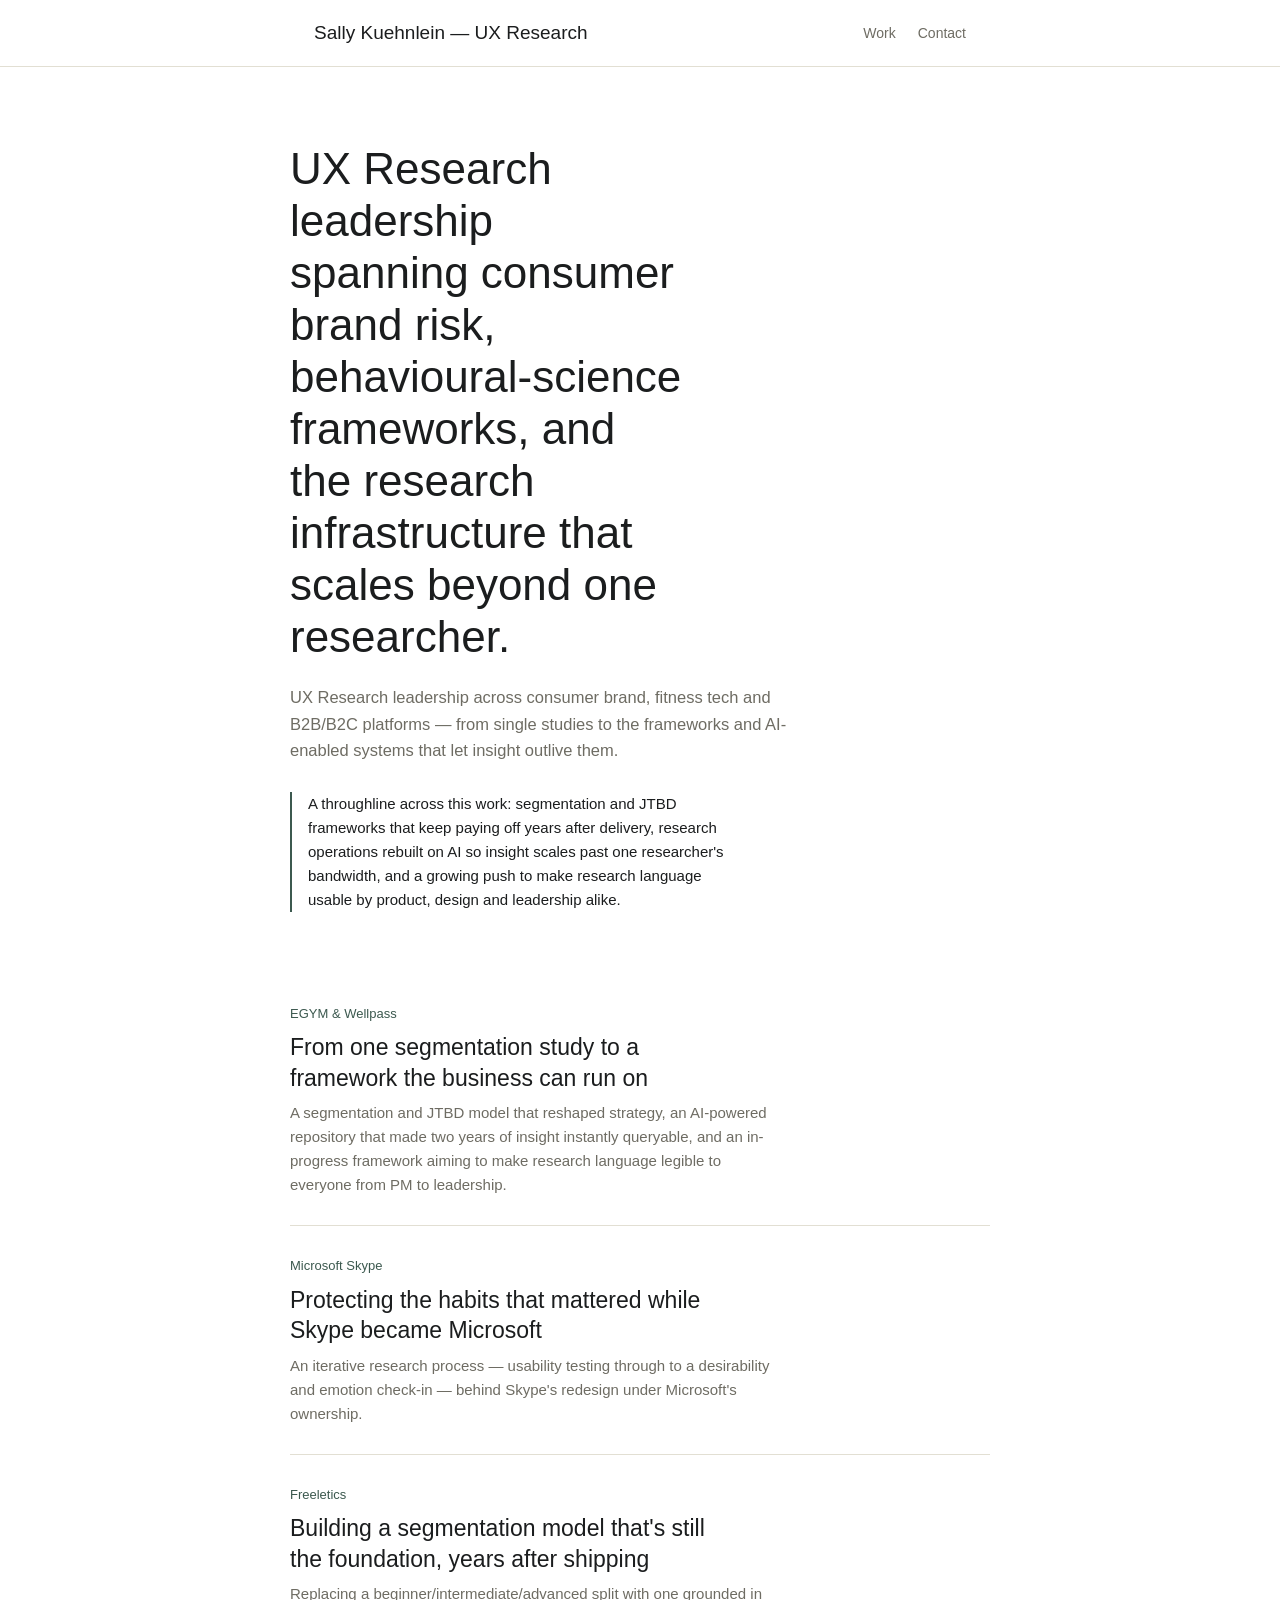
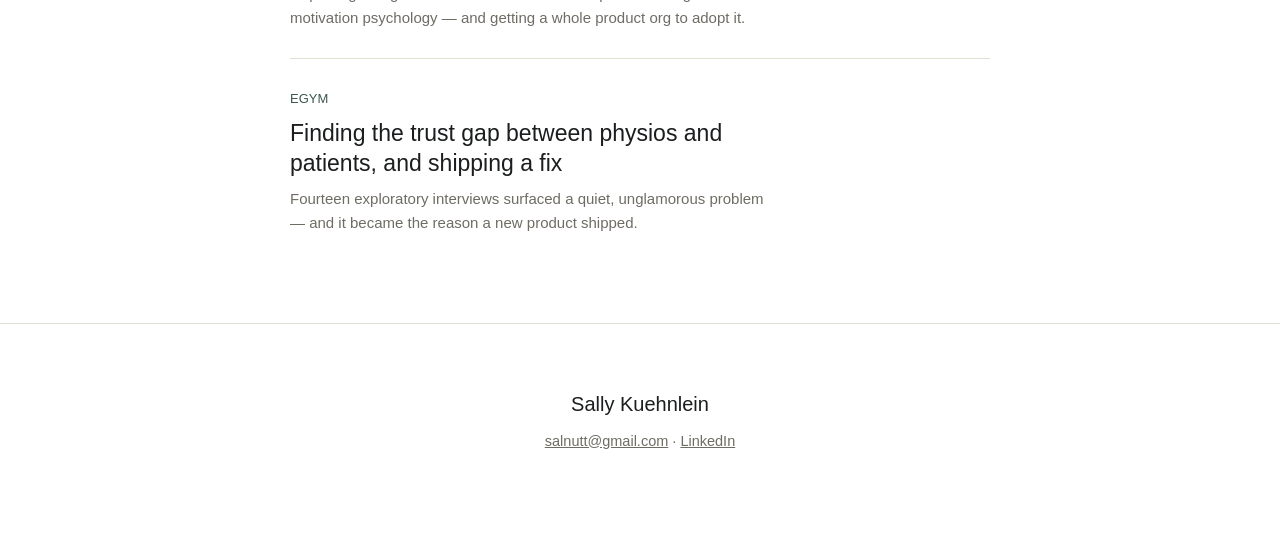
==== index.html @ cf5d13f1 "Rephrase Skype index hook to describe scope, not outcome Co-Authored-By: Claude Sonnet 5 <noreply@an" ====
<!DOCTYPE html>
<html lang="en">
<head>
<meta charset="UTF-8">
<meta name="viewport" content="width=device-width, initial-scale=1, viewport-fit=cover">
<title>Sally Kuehnlein — UX Research</title>
<link rel="stylesheet" href="style.css">
</head>
<body>

<header>
  <div class="wrap row">
    <a class="name" href="index.html">Sally Kuehnlein — UX Research</a>
    <nav>
      <a href="#work">Work</a>
      <a href="#contact">Contact</a>
    </nav>
  </div>
</header>

<div class="wrap hero">
  <h1>UX Research leadership spanning consumer brand risk, behavioural-science frameworks, and the research infrastructure that scales beyond one researcher.</h1>
  <p>UX Research leadership across consumer brand, fitness tech and B2B/B2C platforms — from single studies to the frameworks and AI-enabled systems that let insight outlive them.</p>
  <div class="thread">A throughline across this work: segmentation and JTBD frameworks that keep paying off years after delivery, research operations rebuilt on AI so insight scales past one researcher's bandwidth, and a growing push to make research language usable by product, design and leadership alike.</div>
</div>

<div class="wrap work-index" id="work">

  <a class="work-row" href="work/egym-wellpass.html">
    <div class="meta">
      <span class="tag">EGYM &amp; Wellpass</span>
      <span class="arrow">Read case study →</span>
    </div>
    <h2>From one segmentation study to a framework the business can run on</h2>
    <p>A segmentation and JTBD model that reshaped strategy, an AI-powered repository that made two years of insight instantly queryable, and an in-progress framework aiming to make research language legible to everyone from PM to leadership.</p>
  </a>

  <a class="work-row" href="work/skype.html">
    <div class="meta">
      <span class="tag">Microsoft Skype</span>
      <span class="arrow">Read case study →</span>
    </div>
    <h2>Protecting the habits that mattered while Skype became Microsoft</h2>
    <p>An iterative research process — usability testing through to a desirability and emotion check-in — behind Skype's redesign under Microsoft's ownership.</p>
  </a>

  <a class="work-row" href="work/freeletics.html">
    <div class="meta">
      <span class="tag">Freeletics</span>
      <span class="arrow">Read case study →</span>
    </div>
    <h2>Building a segmentation model that's still the foundation, years after shipping</h2>
    <p>Replacing a beginner/intermediate/advanced split with one grounded in motivation psychology — and getting a whole product org to adopt it.</p>
  </a>

  <a class="work-row" href="work/egym-physios.html">
    <div class="meta">
      <span class="tag">EGYM</span>
      <span class="arrow">Read case study →</span>
    </div>
    <h2>Finding the trust gap between physios and patients, and shipping a fix</h2>
    <p>Fourteen exploratory interviews surfaced a quiet, unglamorous problem — and it became the reason a new product shipped.</p>
  </a>

</div>

<footer id="contact">
  <div class="name2">Sally Kuehnlein</div>
  <p><a href="mailto:salnutt@gmail.com">salnutt@gmail.com</a> · <a href="https://www.linkedin.com/in/sallykuehnl/" target="_blank" rel="noopener">LinkedIn</a></p>
</footer>

</body>
</html>
---- style.css ----
:root{
  --bg:#FFFFFF; --ink:#1B1D1E; --muted:#6E6C63; --accent:#3C594F;
  --line:#E2DFD3; --card:#F2F0E8; --proof-bg:#E7F1EA; --proof-border:#2F4A40;
  --serif:"Helvetica Neue", Helvetica, Arial, sans-serif;
  --sans:"Helvetica Neue", Helvetica, Arial, sans-serif;
}
@media (prefers-color-scheme: dark){
  :root:not([data-theme="light"]){ --bg:#17181A; --ink:#EDEBE4; --muted:#9C998E; --accent:#7FA895; --line:#2C2E2C; --card:#1F2120; --proof-bg:#1C2620; --proof-border:#5C8B72; }
}
:root[data-theme="dark"]{ --bg:#17181A; --ink:#EDEBE4; --muted:#9C998E; --accent:#7FA895; --line:#2C2E2C; --card:#1F2120; --proof-bg:#1C2620; --proof-border:#5C8B72; }
*{margin:0;padding:0;box-sizing:border-box;}
html{scroll-behavior:smooth;}
body{background:var(--bg);color:var(--ink);font-family:var(--sans);font-weight:300;line-height:1.6;-webkit-font-smoothing:antialiased;}
a{color:inherit;}
.wrap{max-width:700px;margin:0 auto;padding:0 24px;}

header{position:sticky;top:0;padding:18px 0;background:var(--bg);border-bottom:1px solid var(--line);z-index:10;}
header .row{display:flex;justify-content:space-between;align-items:center;gap:16px;flex-wrap:wrap;}
header .name{font-family:var(--serif);font-size:19px;font-weight:500;text-decoration:none;}
nav{display:flex;gap:22px;font-size:14px;color:var(--muted);}
nav a{text-decoration:none;}
nav a:hover{color:var(--accent);}

.back-link{display:inline-flex;align-items:center;gap:6px;font-size:14px;color:var(--muted);text-decoration:none;margin-bottom:8px;}
.back-link:hover{color:var(--accent);}

.hero{padding:76px 0 54px;}
.hero h1{font-family:var(--serif);font-weight:500;font-size:clamp(30px,5vw,44px);line-height:1.18;max-width:16ch;}
.hero p{margin-top:22px;max-width:56ch;color:var(--muted);font-size:16.5px;}
.hero .thread{margin-top:28px;font-size:15px;color:var(--ink);border-left:2px solid var(--accent);padding-left:16px;max-width:52ch;}

/* Work index */
.work-index{padding:8px 0 60px;}
.work-row{display:block;padding:28px 0;border-top:1px solid var(--line);text-decoration:none;color:inherit;}
.work-row:first-child{border-top:none;}
.work-row .meta{display:flex;justify-content:space-between;align-items:baseline;gap:16px;margin-bottom:8px;}
.work-row .tag{font-size:13px;color:var(--accent);}
.work-row .arrow{font-size:14px;color:var(--muted);opacity:0;transform:translateX(-4px);transition:opacity .15s ease, transform .15s ease;}
.work-row:hover .arrow{opacity:1;transform:translateX(0);}
.work-row h2{font-family:var(--serif);font-weight:500;font-size:clamp(19px,2.6vw,23px);line-height:1.32;max-width:34ch;}
.work-row p{margin-top:8px;color:var(--muted);font-size:15px;max-width:58ch;}

/* Case study page */
.case-header{padding:44px 0 8px;}
.tag-solo{display:inline-block;font-size:13px;color:var(--accent);background:var(--card);padding:4px 11px;border-radius:3px;margin-bottom:16px;}
h1.title{font-family:var(--serif);font-weight:500;font-size:clamp(26px,4.2vw,36px);line-height:1.22;max-width:22ch;}
section.body{padding:20px 0 56px;}
h3.sub{font-family:var(--sans);font-weight:500;font-size:14.5px;margin:30px 0 8px;color:var(--ink);}
section.body p{max-width:66ch;color:var(--ink);font-size:16px;}
section.body p + p{margin-top:14px;}
.proof{margin-top:14px;padding:14px 16px;background:var(--proof-bg);border-left:3px solid var(--proof-border);border-radius:4px;font-size:15px;max-width:64ch;}
.proof b{color:var(--proof-border);}
.part{margin-top:36px;}
.part h4{font-family:var(--serif);font-weight:500;font-size:18px;margin-bottom:10px;}
.matrix{margin:24px 0 8px;max-width:66ch;}
.matrix svg{width:100%;height:auto;display:block;}
.matrix figcaption{margin-top:10px;font-size:13px;color:var(--muted);max-width:66ch;}

.case-image{margin:28px 0 8px;max-width:66ch;}
.case-image img{width:100%;height:auto;display:block;border-radius:4px;border:1px solid var(--line);}
.case-image figcaption{margin-top:10px;font-size:13px;color:var(--muted);max-width:66ch;}

.case-nav{display:flex;justify-content:space-between;padding:28px 0 60px;border-top:1px solid var(--line);margin-top:20px;font-size:14.5px;}
.case-nav a{text-decoration:none;color:var(--muted);}
.case-nav a:hover{color:var(--accent);}

footer{padding:64px 24px 80px;text-align:center;border-top:1px solid var(--line);}
footer p{color:var(--muted);font-size:14.5px;}
footer .name2{font-family:var(--serif);font-size:20px;margin-bottom:10px;}

@media (max-width:560px){ nav{gap:14px;font-size:13px;} .hero{padding:56px 0 40px;} }
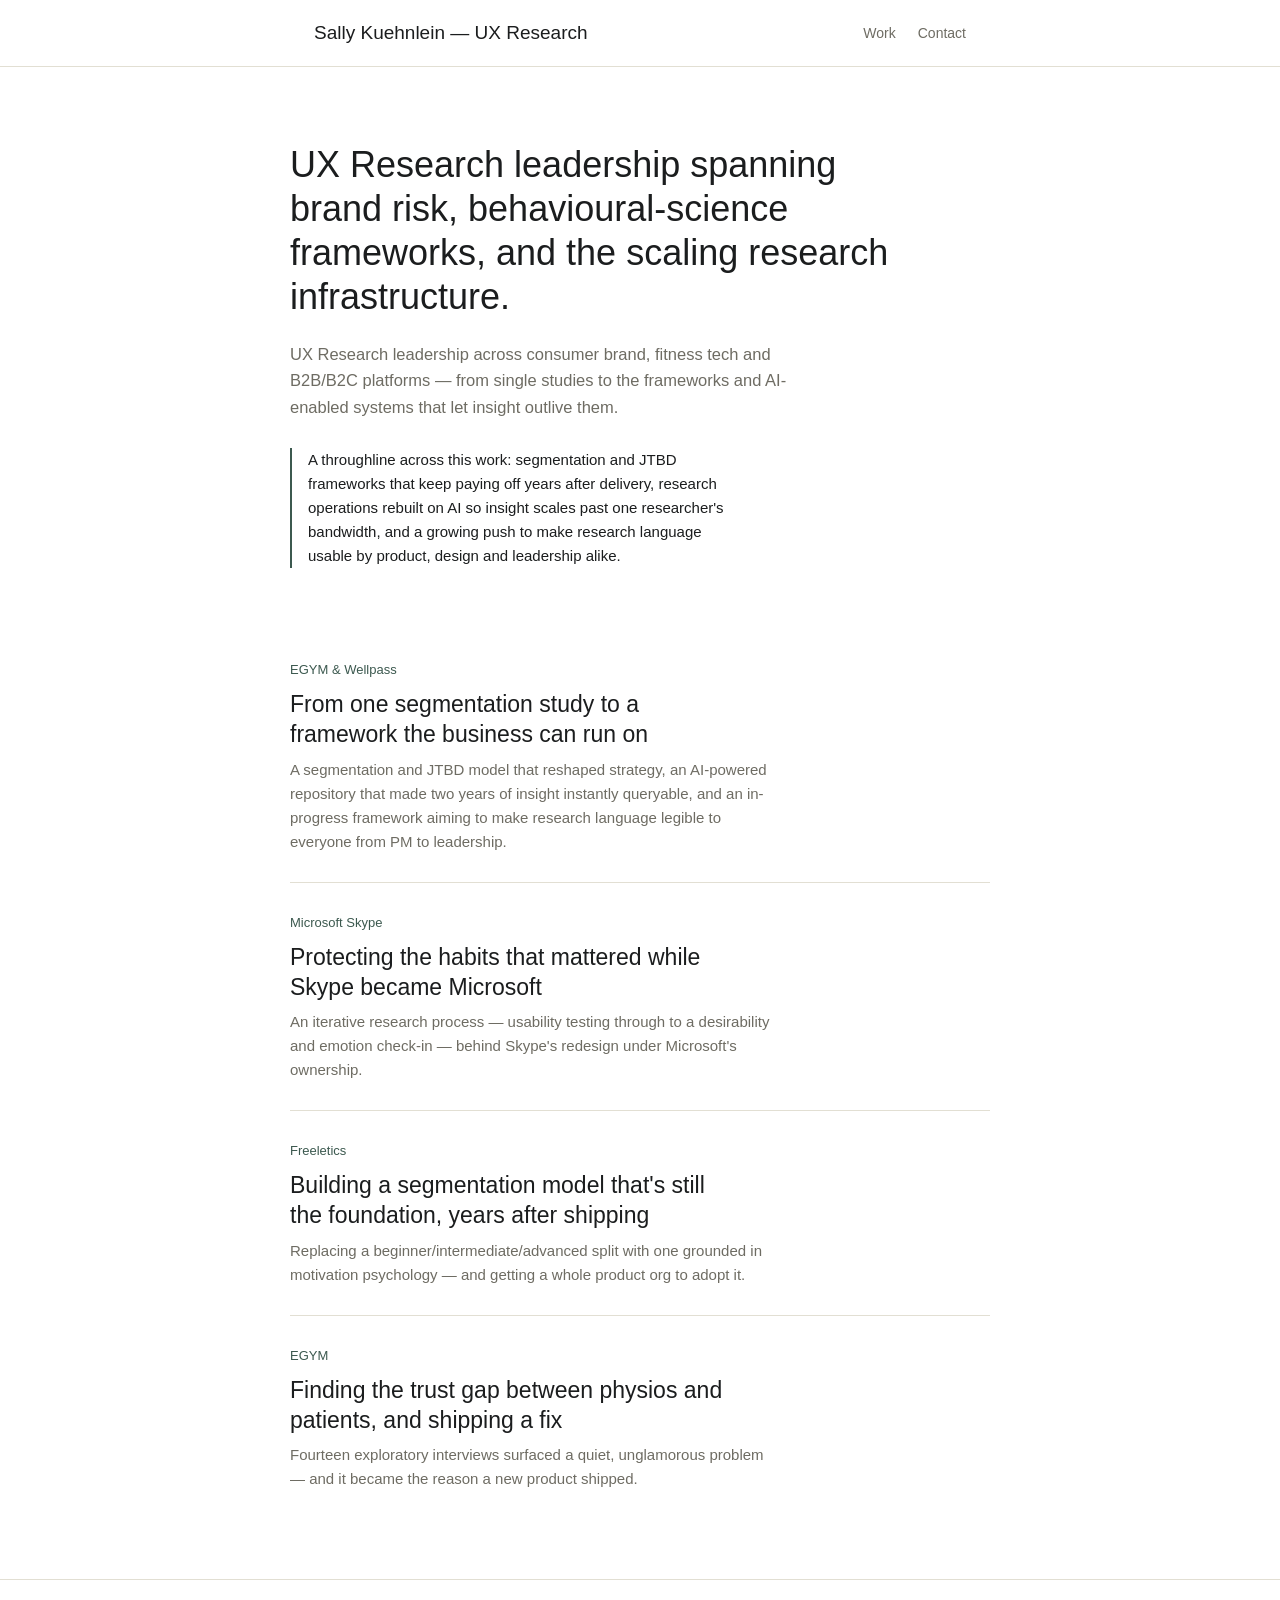
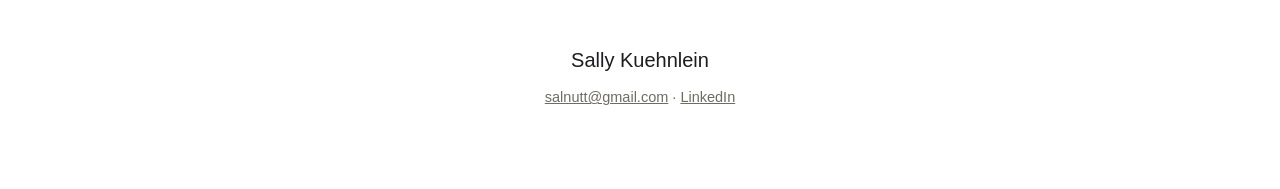
==== commit 1192cdff: "Shorten and resize hero headline Rewords the H1 to a tighter line and reduces its font-size clamp an" ====
--- a/index.html
+++ b/index.html
@@ -19,7 +19,7 @@
 </header>
 
 <div class="wrap hero">
-  <h1>UX Research leadership spanning consumer brand risk, behavioural-science frameworks, and the research infrastructure that scales beyond one researcher.</h1>
+  <h1>UX Research leadership spanning brand risk, behavioural-science frameworks, and the scaling research infrastructure.</h1>
   <p>UX Research leadership across consumer brand, fitness tech and B2B/B2C platforms — from single studies to the frameworks and AI-enabled systems that let insight outlive them.</p>
   <div class="thread">A throughline across this work: segmentation and JTBD frameworks that keep paying off years after delivery, research operations rebuilt on AI so insight scales past one researcher's bandwidth, and a growing push to make research language usable by product, design and leadership alike.</div>
 </div>
--- a/style.css
+++ b/style.css
@@ -25,7 +25,7 @@
 .back-link:hover{color:var(--accent);}
 
 .hero{padding:76px 0 54px;}
-.hero h1{font-family:var(--serif);font-weight:500;font-size:clamp(30px,5vw,44px);line-height:1.18;max-width:16ch;}
+.hero h1{font-family:var(--serif);font-weight:500;font-size:clamp(26px,4.2vw,36px);line-height:1.22;max-width:30ch;}
 .hero p{margin-top:22px;max-width:56ch;color:var(--muted);font-size:16.5px;}
 .hero .thread{margin-top:28px;font-size:15px;color:var(--ink);border-left:2px solid var(--accent);padding-left:16px;max-width:52ch;}
 
@@ -50,6 +50,9 @@
 section.body p + p{margin-top:14px;}
 .proof{margin-top:14px;padding:14px 16px;background:var(--proof-bg);border-left:3px solid var(--proof-border);border-radius:4px;font-size:15px;max-width:64ch;}
 .proof b{color:var(--proof-border);}
+.ambition{margin-top:14px;padding:14px 16px;background:var(--card);border-left:3px solid var(--line);border-radius:4px;font-size:15px;max-width:64ch;color:var(--ink);}
+.ambition b{color:var(--ink);}
+.tag-wip{display:inline-block;font-size:11px;letter-spacing:.02em;color:var(--muted);border:1px solid var(--line);padding:2px 9px;border-radius:999px;margin-left:8px;vertical-align:middle;font-weight:500;}
 .part{margin-top:36px;}
 .part h4{font-family:var(--serif);font-weight:500;font-size:18px;margin-bottom:10px;}
 .matrix{margin:24px 0 8px;max-width:66ch;}
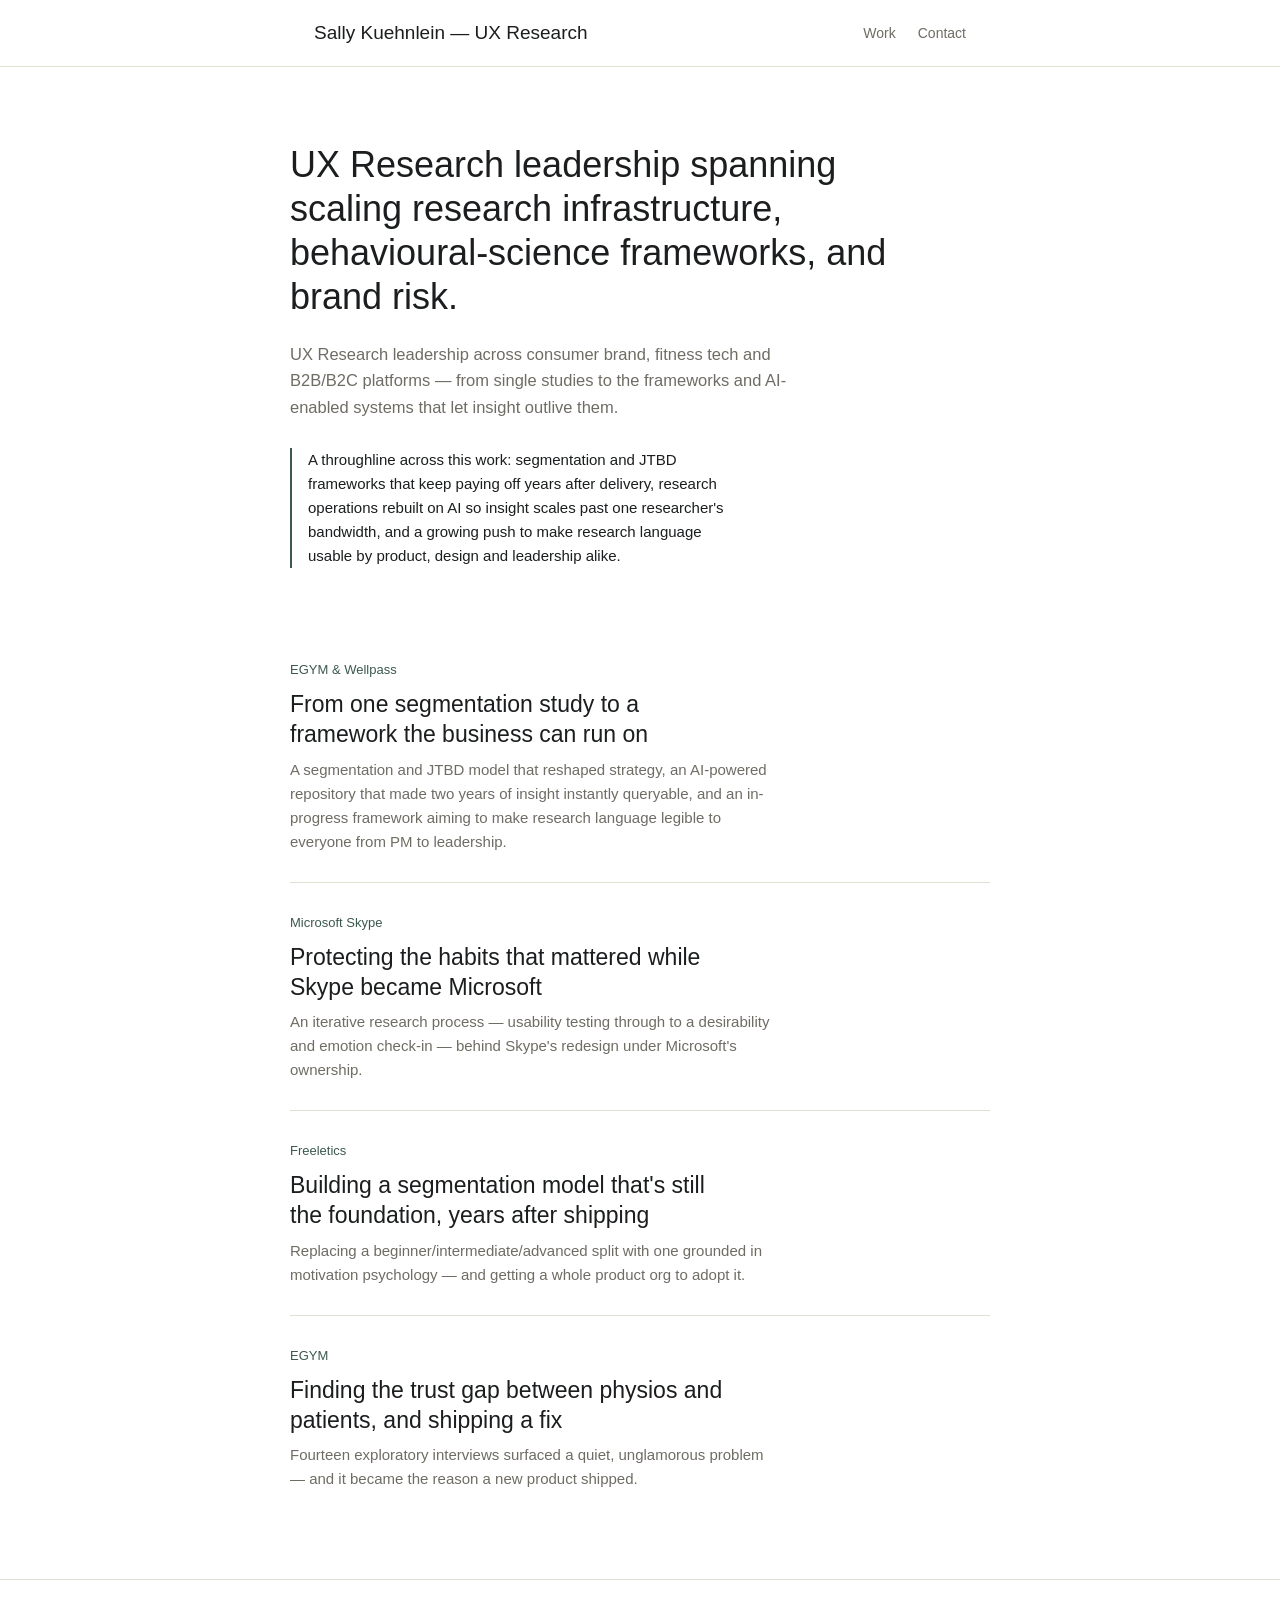
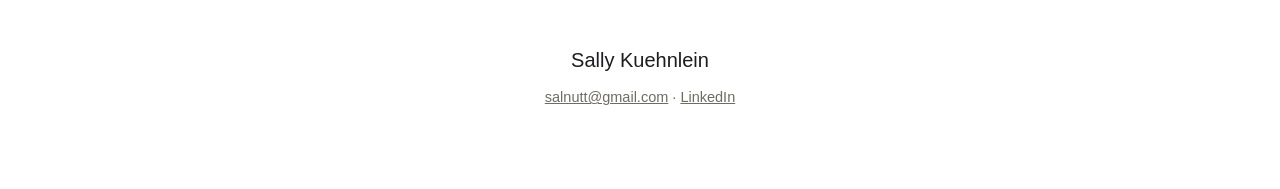
==== commit d07ebb98: "Reorder hero headline to lead with research infrastructure Matches the emphasis of the work index, w" ====
--- a/index.html
+++ b/index.html
@@ -19,7 +19,7 @@
 </header>
 
 <div class="wrap hero">
-  <h1>UX Research leadership spanning brand risk, behavioural-science frameworks, and the scaling research infrastructure.</h1>
+  <h1>UX Research leadership spanning scaling research infrastructure, behavioural-science frameworks, and brand risk.</h1>
   <p>UX Research leadership across consumer brand, fitness tech and B2B/B2C platforms — from single studies to the frameworks and AI-enabled systems that let insight outlive them.</p>
   <div class="thread">A throughline across this work: segmentation and JTBD frameworks that keep paying off years after delivery, research operations rebuilt on AI so insight scales past one researcher's bandwidth, and a growing push to make research language usable by product, design and leadership alike.</div>
 </div>
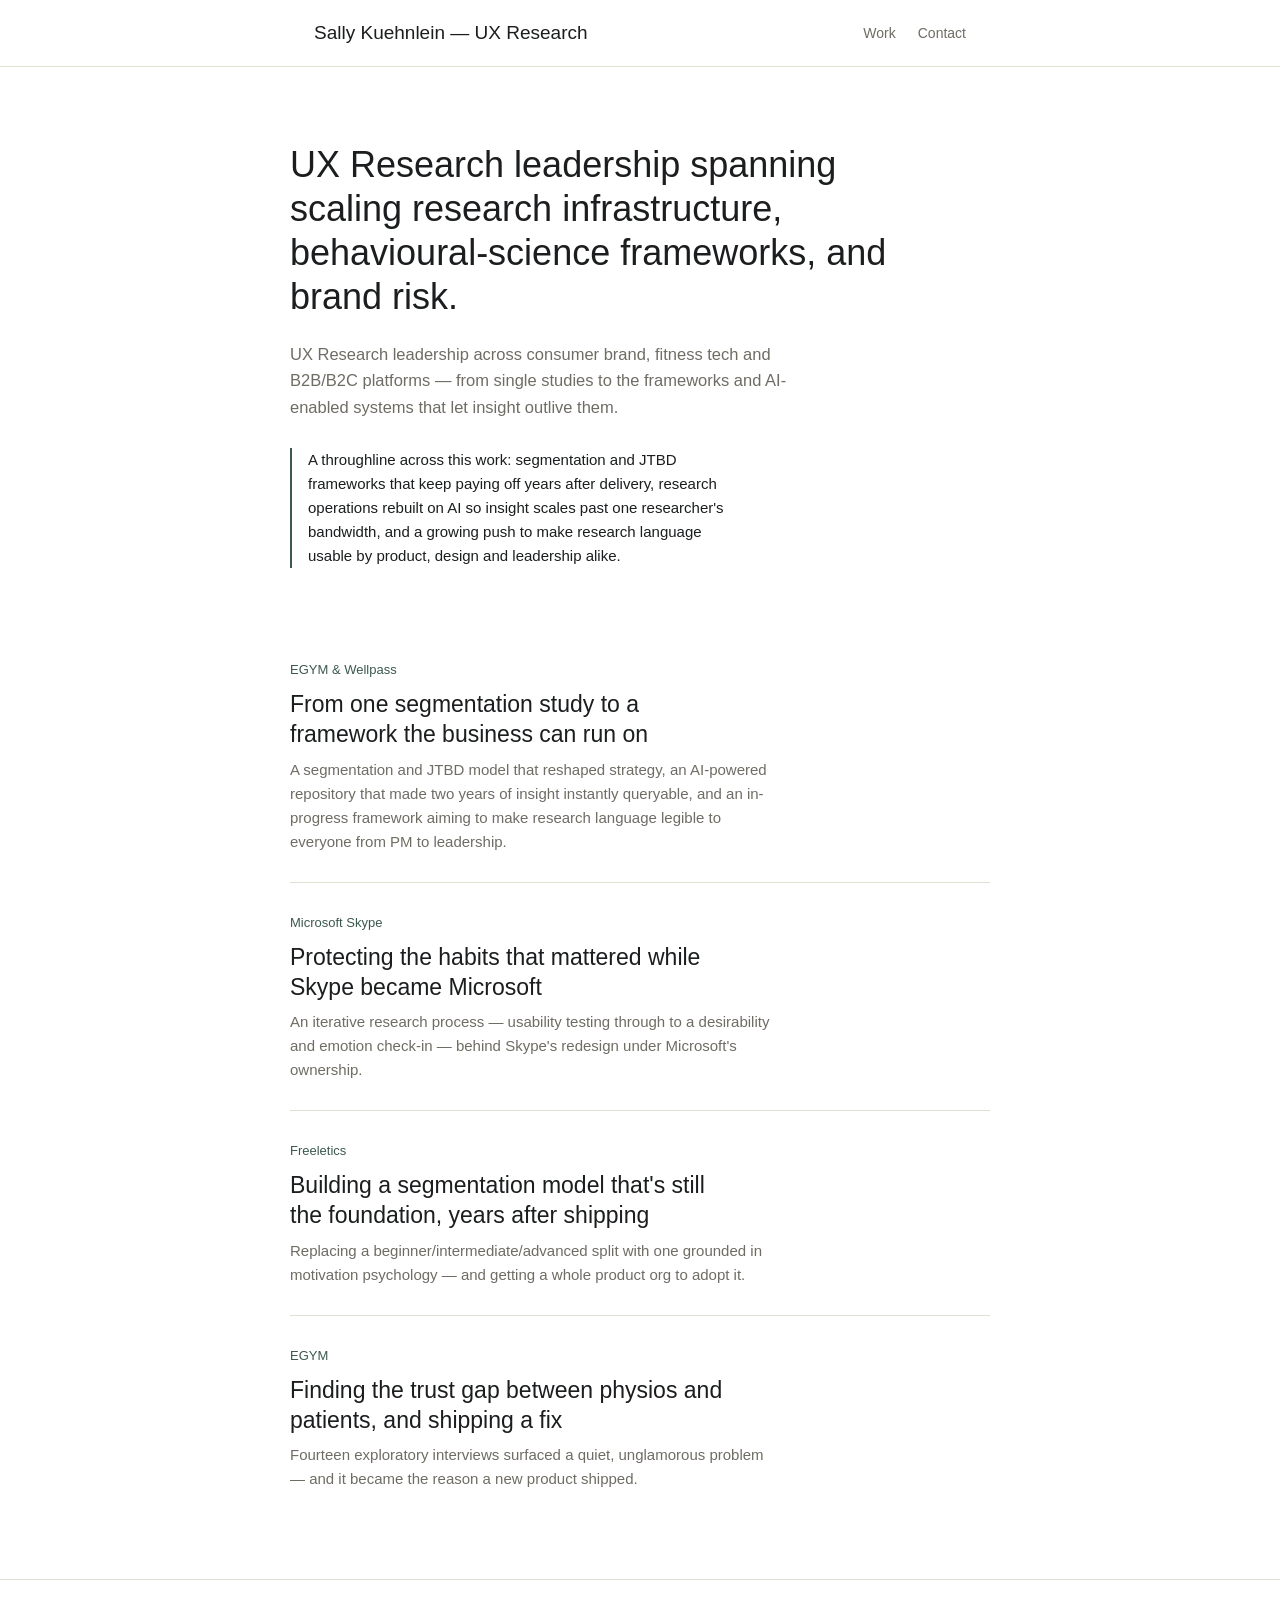
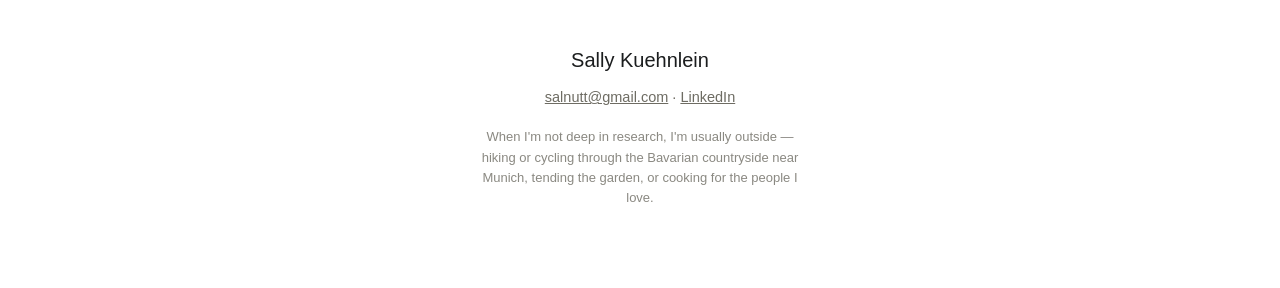
==== commit 3438013b: "Add a subtle personal note to the homepage footer A short, muted line below the contact info giving " ====
--- a/index.html
+++ b/index.html
@@ -67,6 +67,7 @@
 <footer id="contact">
   <div class="name2">Sally Kuehnlein</div>
   <p><a href="mailto:salnutt@gmail.com">salnutt@gmail.com</a> · <a href="https://www.linkedin.com/in/sallykuehnl/" target="_blank" rel="noopener">LinkedIn</a></p>
+  <p class="personal">When I'm not deep in research, I'm usually outside — hiking or cycling through the Bavarian countryside near Munich, tending the garden, or cooking for the people I love.</p>
 </footer>
 
 </body>
--- a/style.css
+++ b/style.css
@@ -70,5 +70,6 @@
 footer{padding:64px 24px 80px;text-align:center;border-top:1px solid var(--line);}
 footer p{color:var(--muted);font-size:14.5px;}
 footer .name2{font-family:var(--serif);font-size:20px;margin-bottom:10px;}
+footer .personal{max-width:46ch;margin:18px auto 0;font-size:13px;color:var(--muted);opacity:.8;line-height:1.55;}
 
 @media (max-width:560px){ nav{gap:14px;font-size:13px;} .hero{padding:56px 0 40px;} }
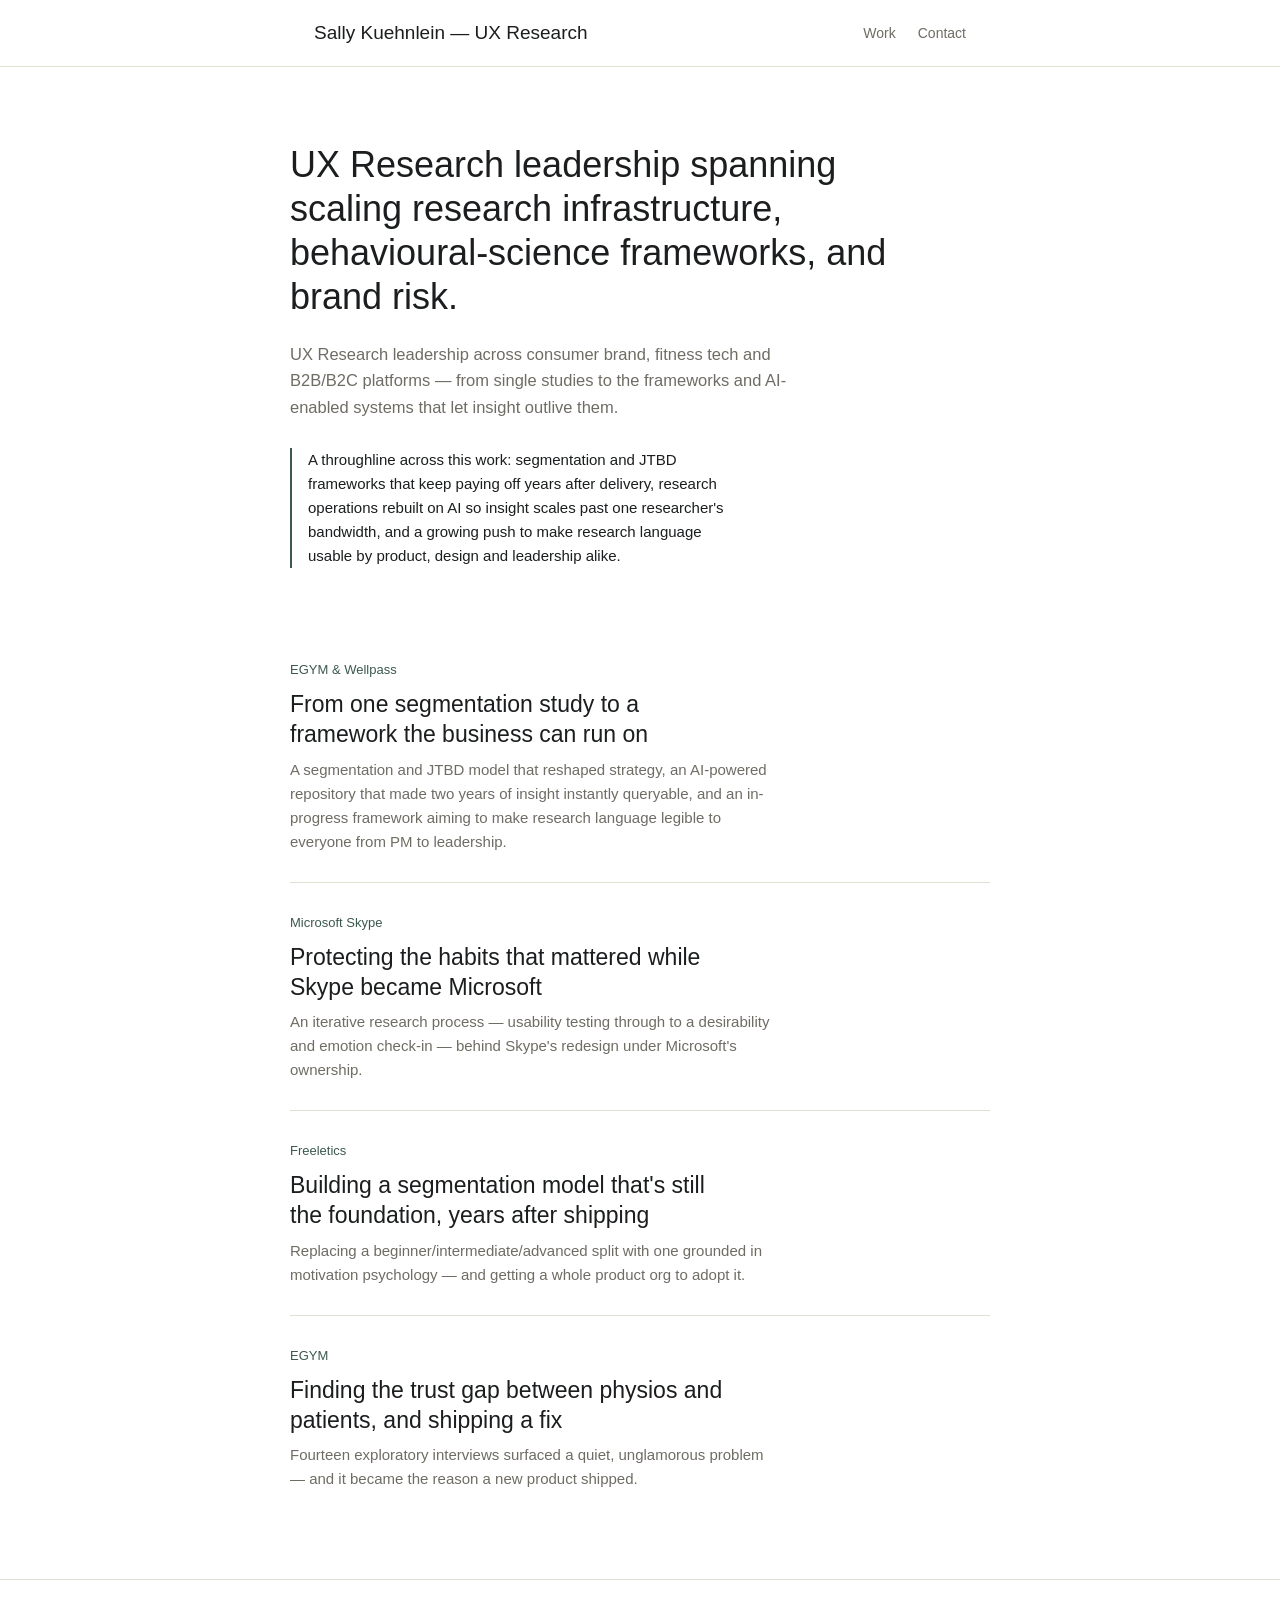
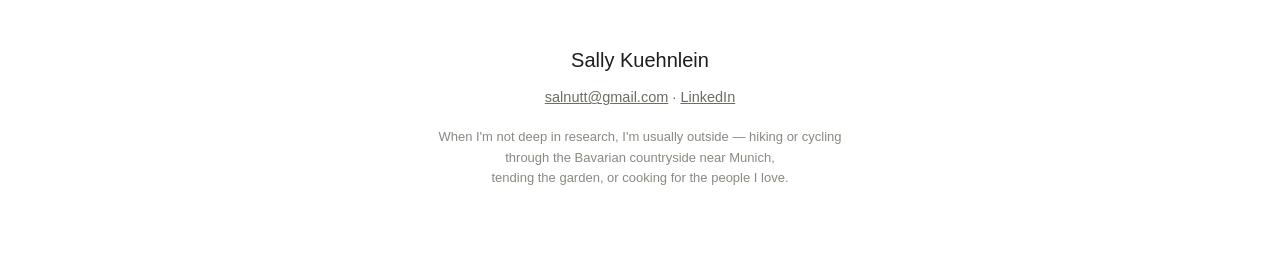
==== commit 2bb9a375: "Balance the footer personal note into two centred lines Forces a clean break between the outdoor-act" ====
--- a/index.html
+++ b/index.html
@@ -67,7 +67,7 @@
 <footer id="contact">
   <div class="name2">Sally Kuehnlein</div>
   <p><a href="mailto:salnutt@gmail.com">salnutt@gmail.com</a> · <a href="https://www.linkedin.com/in/sallykuehnl/" target="_blank" rel="noopener">LinkedIn</a></p>
-  <p class="personal">When I'm not deep in research, I'm usually outside — hiking or cycling through the Bavarian countryside near Munich, tending the garden, or cooking for the people I love.</p>
+  <p class="personal">When I'm not deep in research, I'm usually outside — hiking or cycling through the Bavarian countryside near Munich,<br>tending the garden, or cooking for the people I love.</p>
 </footer>
 
 </body>
--- a/style.css
+++ b/style.css
@@ -70,6 +70,6 @@
 footer{padding:64px 24px 80px;text-align:center;border-top:1px solid var(--line);}
 footer p{color:var(--muted);font-size:14.5px;}
 footer .name2{font-family:var(--serif);font-size:20px;margin-bottom:10px;}
-footer .personal{max-width:46ch;margin:18px auto 0;font-size:13px;color:var(--muted);opacity:.8;line-height:1.55;}
+footer .personal{max-width:58ch;margin:18px auto 0;font-size:13px;color:var(--muted);opacity:.8;line-height:1.55;}
 
 @media (max-width:560px){ nav{gap:14px;font-size:13px;} .hero{padding:56px 0 40px;} }
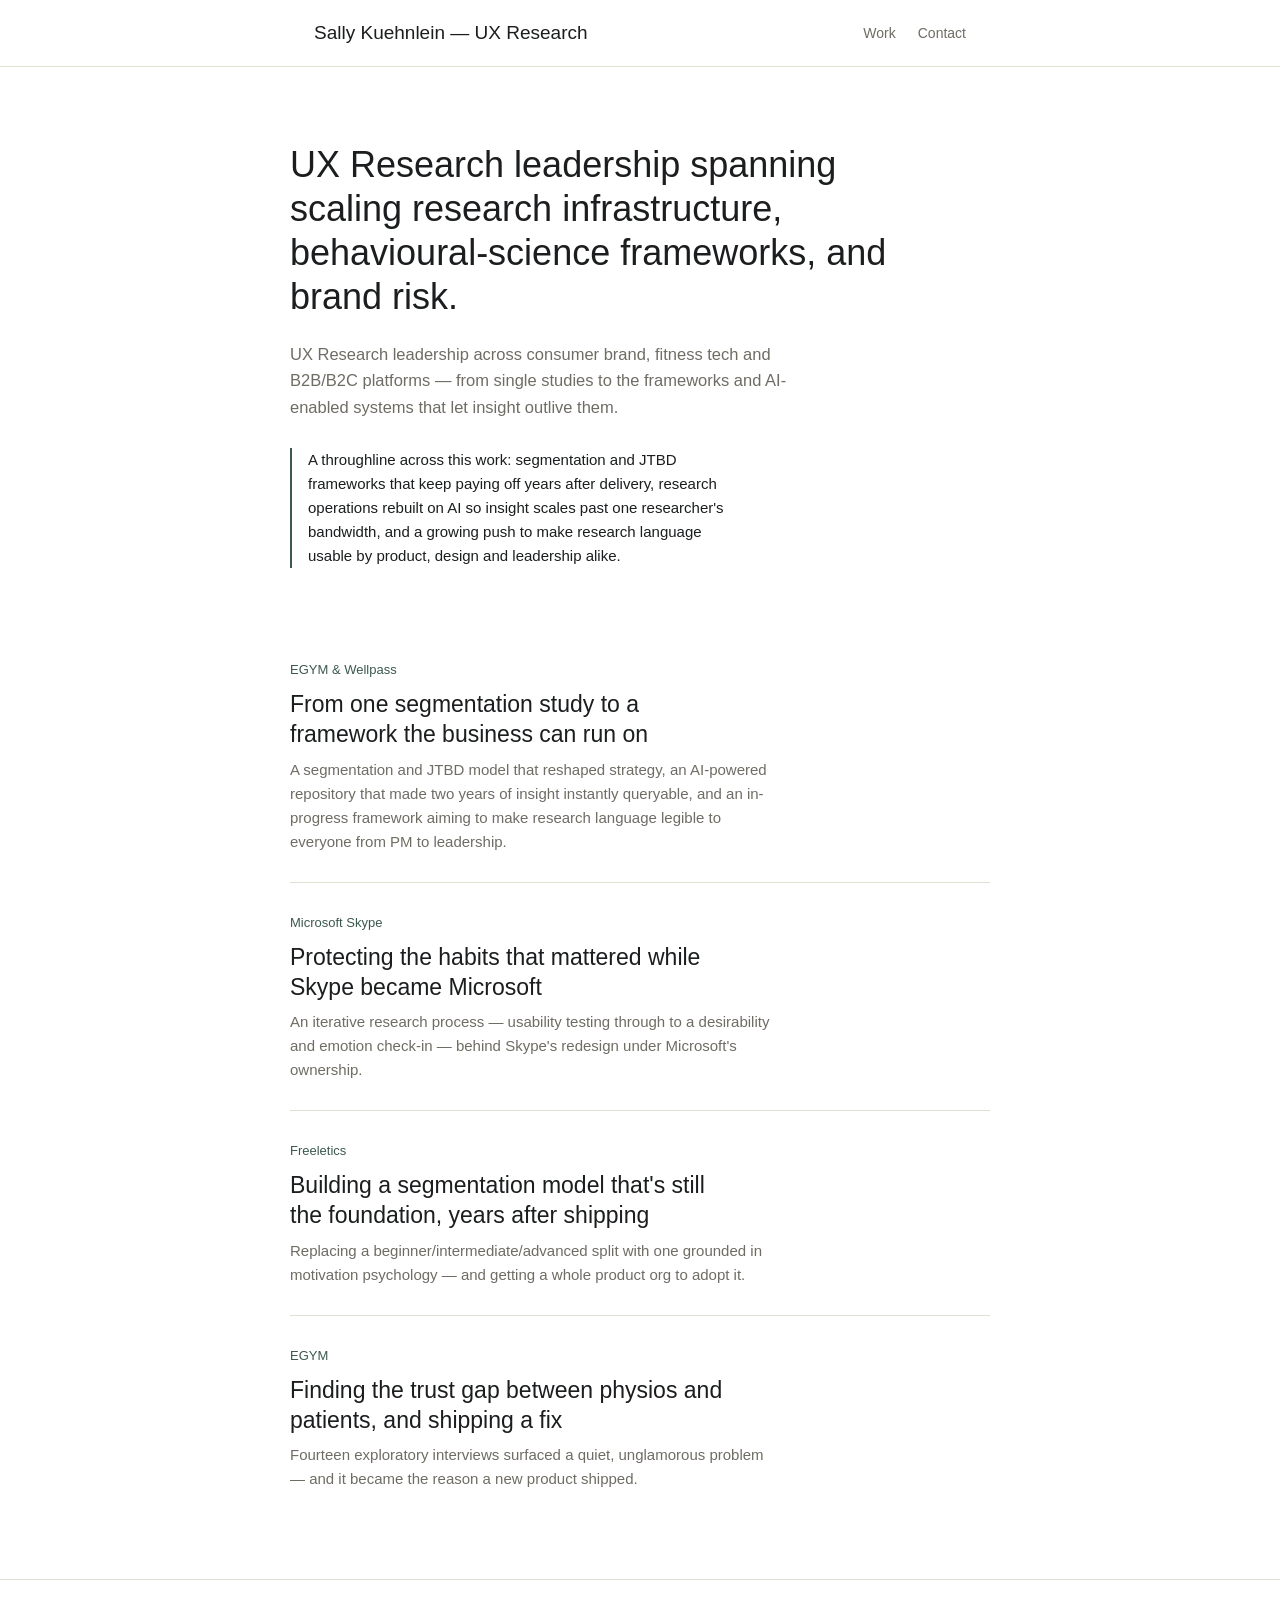
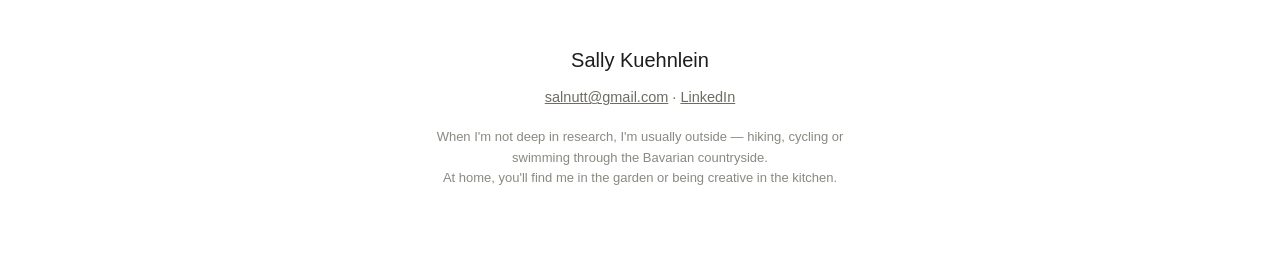
==== commit 96550c45: "Rework footer personal note into two cleaner sentences Splits outdoor activities from home life and " ====
--- a/index.html
+++ b/index.html
@@ -66,8 +66,8 @@
 
 <footer id="contact">
   <div class="name2">Sally Kuehnlein</div>
-  <p><a href="mailto:salnutt@gmail.com">salnutt@gmail.com</a> · <a href="https://www.linkedin.com/in/sallykuehnl/" target="_blank" rel="noopener">LinkedIn</a></p>
-  <p class="personal">When I'm not deep in research, I'm usually outside — hiking or cycling through the Bavarian countryside near Munich,<br>tending the garden, or cooking for the people I love.</p>
+  <p><a href="mailto:salnutt@gmail.com">salnutt@gmail.com</a> · <a href="https://www.linkedin.com/in/sallykuehnlein/" target="_blank" rel="noopener">LinkedIn</a></p>
+  <p class="personal">When I'm not deep in research, I'm usually outside — hiking, cycling or swimming through the Bavarian countryside.<br>At home, you'll find me in the garden or being creative in the kitchen.</p>
 </footer>
 
 </body>
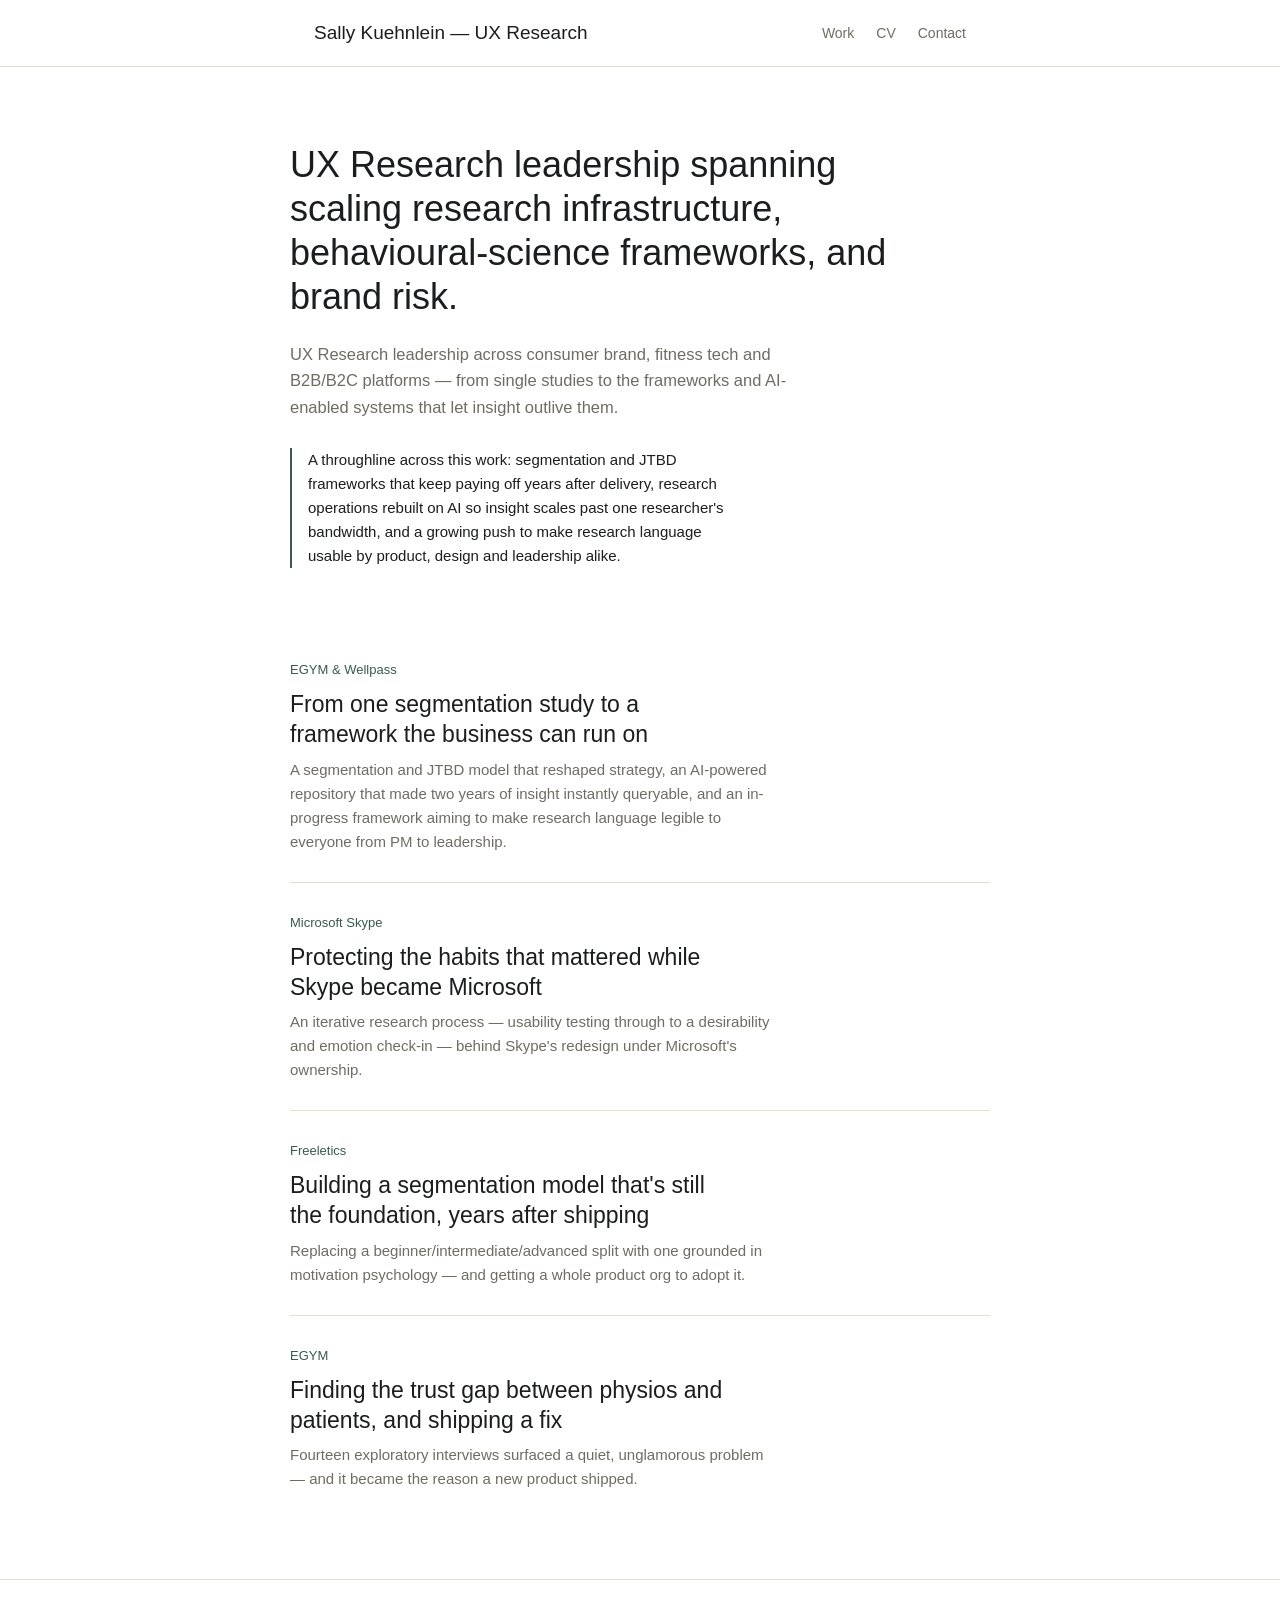
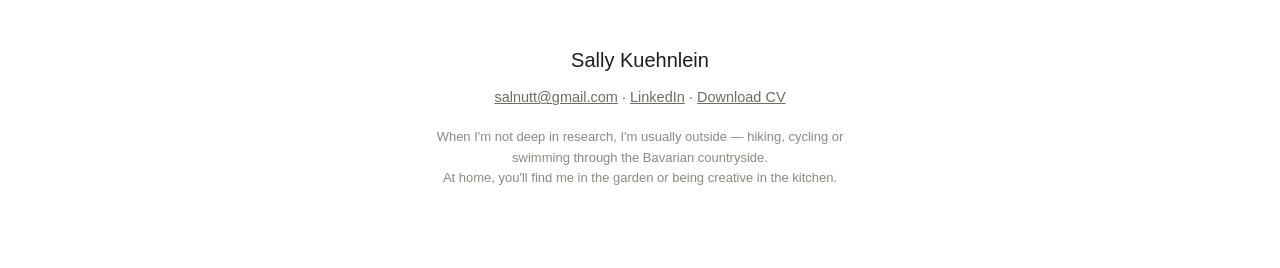
==== commit f513c153: "Add downloadable CV PDF and link it from site nav and footer Exports the finalized two-page CV (matc" ====
--- a/index.html
+++ b/index.html
@@ -13,6 +13,7 @@
     <a class="name" href="index.html">Sally Kuehnlein — UX Research</a>
     <nav>
       <a href="#work">Work</a>
+      <a href="cv/Sally_Kuehnlein_CV.pdf" target="_blank" rel="noopener">CV</a>
       <a href="#contact">Contact</a>
     </nav>
   </div>
@@ -66,7 +67,7 @@
 
 <footer id="contact">
   <div class="name2">Sally Kuehnlein</div>
-  <p><a href="mailto:salnutt@gmail.com">salnutt@gmail.com</a> · <a href="https://www.linkedin.com/in/sallykuehnlein/" target="_blank" rel="noopener">LinkedIn</a></p>
+  <p><a href="mailto:salnutt@gmail.com">salnutt@gmail.com</a> · <a href="https://www.linkedin.com/in/sallykuehnlein/" target="_blank" rel="noopener">LinkedIn</a> · <a href="cv/Sally_Kuehnlein_CV.pdf" target="_blank" rel="noopener">Download CV</a></p>
   <p class="personal">When I'm not deep in research, I'm usually outside — hiking, cycling or swimming through the Bavarian countryside.<br>At home, you'll find me in the garden or being creative in the kitchen.</p>
 </footer>
 
